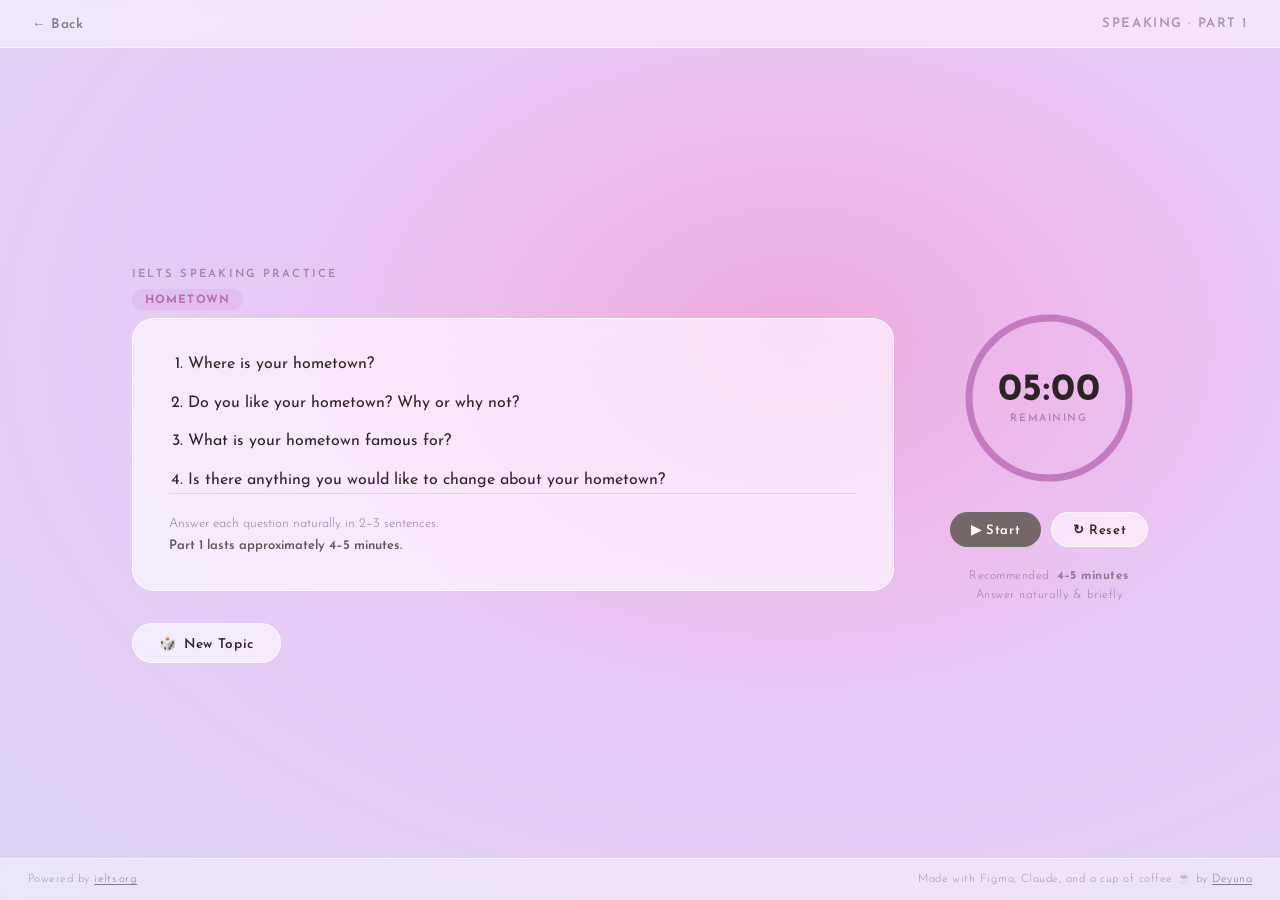
==== part1.html @ 566cc109 "Add IELTS Speaking practice pages (Part 1, 2, 3) Part 1 (part1.html): 15 topic sets with 4 questions" ====
<!DOCTYPE html>
<html lang="en">
<head>
  <meta charset="UTF-8" />
  <meta name="viewport" content="width=device-width, initial-scale=1.0" />
  <title>Part 1 — IELTS Speaking Practice</title>
  <link rel="preconnect" href="https://fonts.googleapis.com" />
  <link rel="preconnect" href="https://fonts.gstatic.com" crossorigin />
  <link href="https://fonts.googleapis.com/css2?family=Josefin+Sans:wght@300;400;600;700&family=Pacifico&display=swap" rel="stylesheet" />
  <link rel="stylesheet" href="style.css" />
</head>
<body>

  <header class="practice-nav">
    <a href="index.html" class="back-btn">&#8592; Back</a>
    <span class="practice-nav__title">Speaking &middot; Part 1</span>
  </header>

  <main class="practice-main">
    <div class="practice-layout">

      <div class="question-side">
        <div>
          <span class="question-eyebrow">IELTS Speaking Practice</span>
          <span class="question-type-badge" id="q-type">Hometown</span>
        </div>
        <div class="question-card" id="question-card">
          <div id="q-prompt"></div>
          <hr class="question-divider" />
          <p class="question-task-line">
            Answer each question naturally in 2&ndash;3 sentences.<br />
            <strong>Part 1 lasts approximately 4&ndash;5 minutes.</strong>
          </p>
        </div>
        <button class="btn-new" id="btn-new">&#127922;&ensp;New Topic</button>
      </div>

      <div class="timer-side">
        <div class="timer-container">
          <svg class="timer-svg" viewBox="0 0 188 188">
            <circle class="timer-track" cx="94" cy="94" r="80" />
            <circle class="timer-ring" id="timer-ring" cx="94" cy="94" r="80" />
          </svg>
          <div class="timer-center">
            <div class="timer-display" id="timer-display">05:00</div>
            <div class="timer-sub">remaining</div>
          </div>
        </div>
        <div class="timer-controls">
          <button class="timer-btn timer-btn--start" id="btn-start">&#9654; Start</button>
          <button class="timer-btn timer-btn--reset" id="btn-reset">&#8635; Reset</button>
        </div>
        <p class="timer-info">Recommended: <strong>4&ndash;5 minutes</strong><br />Answer naturally &amp; briefly</p>
      </div>

    </div>
  </main>

  <footer class="site-footer">
    <span class="footer-left">Powered by <a class="footer-link" href="https://ielts.org" target="_blank" rel="noopener noreferrer">ielts.org</a></span>
    <span class="footer-right">Made with Figma, Claude, and a cup of coffee &#9749; by <a class="footer-link" href="https://www.linkedin.com/in/deyuna-arham-rusmiland/" target="_blank" rel="noopener noreferrer">Deyuna</a></span>
  </footer>

  <script>
  (function () {
    'use strict';

    const topics = [
      {
        topic: 'Hometown',
        questions: [
          'Where is your hometown?',
          'Do you like your hometown? Why or why not?',
          'What is your hometown famous for?',
          'Is there anything you would like to change about your hometown?'
        ]
      },
      {
        topic: 'Home & Accommodation',
        questions: [
          'Do you live in a house or an apartment?',
          'How long have you lived there?',
          'What is your favourite room in your home?',
          'Would you like to change anything about your home?'
        ]
      },
      {
        topic: 'Work & Study',
        questions: [
          'What do you do — do you work or are you a student?',
          'Why did you choose your job or field of study?',
          'Do you enjoy your work or studies?',
          'What are your plans for the future?'
        ]
      },
      {
        topic: 'Family',
        questions: [
          'Can you tell me about your family?',
          'Are you close to your family members?',
          'How much time do you spend with your family?',
          'Is family important in your culture?'
        ]
      },
      {
        topic: 'Hobbies & Free Time',
        questions: [
          'What do you like to do in your free time?',
          'How long have you had this interest?',
          'Do you prefer spending free time alone or with others?',
          'Is it important to have hobbies? Why?'
        ]
      },
      {
        topic: 'Food & Cooking',
        questions: [
          'What is your favourite food?',
          'Do you enjoy cooking? Why or why not?',
          'Have your eating habits changed since you were a child?',
          'Is food an important part of your culture?'
        ]
      },
      {
        topic: 'Music',
        questions: [
          'Do you enjoy listening to music?',
          'What type of music do you like most?',
          'Can you play any musical instruments?',
          'Has music always been popular in your country?'
        ]
      },
      {
        topic: 'Sports & Exercise',
        questions: [
          'Do you like sports?',
          'What sports do you enjoy playing or watching?',
          'Did you do a lot of sport when you were a child?',
          'Do you think it is important to be physically fit?'
        ]
      },
      {
        topic: 'Travel',
        questions: [
          'Do you enjoy travelling?',
          'Where have you travelled to?',
          'Where would you most like to visit in the future?',
          'Do you prefer travelling alone or with others?'
        ]
      },
      {
        topic: 'Reading',
        questions: [
          'Do you like reading?',
          'What kinds of books do you like to read?',
          'How often do you read?',
          'Do you think reading habits have changed in recent years?'
        ]
      },
      {
        topic: 'Technology',
        questions: [
          'How often do you use the internet?',
          'What do you mainly use your smartphone for?',
          'Do you think you spend too much time on technology?',
          'How has technology changed your daily life?'
        ]
      },
      {
        topic: 'Shopping',
        questions: [
          'Do you enjoy shopping?',
          'How often do you go shopping?',
          'Do you prefer shopping online or in physical shops?',
          'Has the way people shop changed in recent years?'
        ]
      },
      {
        topic: 'Weather',
        questions: [
          'What kind of weather do you like?',
          'How does weather affect your mood?',
          'What is the weather like in your hometown?',
          'Has the weather in your country changed recently?'
        ]
      },
      {
        topic: 'Art & Museums',
        questions: [
          'Are you interested in art?',
          'Do you ever visit art galleries or museums?',
          'Did you study art at school?',
          'Is art important in your culture?'
        ]
      },
      {
        topic: 'Films & TV',
        questions: [
          'Do you enjoy watching films?',
          'What is your favourite type of film?',
          'How often do you watch TV or streaming shows?',
          'Do you prefer watching films at home or at the cinema?'
        ]
      }
    ];

    let currentIdx = -1;

    const qType   = document.getElementById('q-type');
    const qPrompt = document.getElementById('q-prompt');
    const qCard   = document.getElementById('question-card');
    const btnNew  = document.getElementById('btn-new');
    const btnStart= document.getElementById('btn-start');
    const btnReset= document.getElementById('btn-reset');
    const display = document.getElementById('timer-display');
    const ring    = document.getElementById('timer-ring');

    const TOTAL = 5 * 60;
    const R = 80;
    const CIRC = 2 * Math.PI * R;
    ring.style.strokeDasharray = CIRC;
    ring.style.strokeDashoffset = 0;

    let remaining = TOTAL, running = false, interval = null;

    function fmt(s) {
      return String(Math.floor(s/60)).padStart(2,'0') + ':' + String(s%60).padStart(2,'0');
    }
    function renderTimer() {
      display.textContent = fmt(remaining);
      ring.style.strokeDashoffset = CIRC * (1 - remaining / TOTAL);
      if (remaining <= 60 && remaining > 0) {
        ring.classList.add('warning'); ring.classList.remove('done');
      } else if (remaining === 0) {
        ring.classList.add('done'); ring.classList.remove('warning');
      } else {
        ring.classList.remove('warning','done');
      }
    }
    function startTimer() {
      if (running || remaining === 0) return;
      running = true; btnStart.textContent = '⏸ Pause';
      interval = setInterval(function() {
        remaining--;
        renderTimer();
        if (remaining <= 0) {
          clearInterval(interval); running = false;
          btnStart.textContent = '▶ Start';
          display.textContent = "Time's up!";
          display.classList.add('timer-timesup');
        }
      }, 1000);
    }
    function pauseTimer() { clearInterval(interval); running = false; btnStart.textContent = '▶ Start'; }
    function resetTimer() { pauseTimer(); remaining = TOTAL; display.classList.remove('timer-timesup'); renderTimer(); }

    btnStart.addEventListener('click', function() { running ? pauseTimer() : startTimer(); });
    btnReset.addEventListener('click', resetTimer);

    function showQuestion(t) {
      qCard.classList.add('fading');
      setTimeout(function() {
        qType.textContent = t.topic;
        var html = '<ol style="margin:0;padding-left:1.2rem;display:flex;flex-direction:column;gap:.75rem">';
        t.questions.forEach(function(q) {
          html += '<li style="font-family:\'Josefin Sans\',sans-serif;font-size:1rem;font-weight:400;color:#2d2424;line-height:1.65">' + q + '</li>';
        });
        html += '</ol>';
        qPrompt.innerHTML = html;
        qCard.classList.remove('fading');
      }, 200);
    }

    btnNew.addEventListener('click', function() {
      var idx;
      do { idx = Math.floor(Math.random() * topics.length); } while (idx === currentIdx && topics.length > 1);
      currentIdx = idx;
      showQuestion(topics[idx]);
    });

    currentIdx = 0;
    showQuestion(topics[0]);
    renderTimer();
  })();
  </script>
</body>
</html>
---- style.css ----
/* ── Reset & Base ──────────────────────────────── */
*, *::before, *::after {
  box-sizing: border-box;
  margin: 0;
  padding: 0;
}

html, body {
  height: 100%;
}

body {
  min-height: 100vh;
  background: radial-gradient(ellipse at 62% 38%, #f0aadf 0%, #e8c8f5 45%, #dbd5f5 100%);
  background-attachment: fixed;
  font-family: 'Josefin Sans', sans-serif;
  color: #2d2424;
}

/* ── Nav ───────────────────────────────────────── */
.nav {
  position: fixed;
  top: 0;
  left: 0;
  right: 0;
  z-index: 100;
  display: flex;
  justify-content: center;
  padding: 1rem 1.5rem;
}

.nav-inner {
  background: rgba(255, 255, 255, 0.4);
  backdrop-filter: blur(12px);
  -webkit-backdrop-filter: blur(12px);
  border-radius: 100px;
  border: 1px solid rgba(255, 255, 255, 0.6);
  padding: 0.3rem;
}

.nav-pill-track {
  position: relative;
  display: flex;
  align-items: center;
}

.nav-slider {
  position: absolute;
  top: 0;
  left: 0;
  height: 100%;
  background: #fff;
  border-radius: 100px;
  box-shadow: 0 2px 8px rgba(45, 36, 36, 0.12);
  transition: transform 0.3s cubic-bezier(0.4, 0, 0.2, 1), width 0.3s cubic-bezier(0.4, 0, 0.2, 1);
  pointer-events: none;
}

.nav-btn {
  position: relative;
  z-index: 1;
  background: none;
  border: none;
  cursor: pointer;
  font-family: 'Josefin Sans', sans-serif;
  font-size: 0.9rem;
  font-weight: 600;
  letter-spacing: 0.06em;
  color: rgba(45, 36, 36, 0.45);
  padding: 0.5rem 1.4rem;
  border-radius: 100px;
  transition: color 0.3s;
  white-space: nowrap;
  user-select: none;
}

.nav-btn.active {
  color: #2d2424;
}

/* ── Sections ──────────────────────────────────── */
.mode-section {
  min-height: 100vh;
  padding-top: 6rem;
  padding-bottom: 3rem;
  display: flex;
  align-items: center;
}

.mode-section.hidden {
  display: none;
}

.mode-layout {
  display: flex;
  align-items: center;
  justify-content: center;
  gap: 3rem;
  width: 100%;
  max-width: 1200px;
  margin: 0 auto;
  padding: 0 2rem;
}

/* ── Hero Side ─────────────────────────────────── */
.hero-side {
  flex: 1;
  min-width: 0;
  max-width: 580px;
}

.eyebrow {
  font-size: 0.72rem;
  font-weight: 600;
  letter-spacing: 0.22em;
  color: rgba(45, 36, 36, 0.5);
  text-transform: uppercase;
  margin-bottom: 0.5rem;
}

.hero-title {
  font-family: 'Pacifico', cursive;
  font-size: 8rem;
  font-weight: 400;
  letter-spacing: 0.01em;
  line-height: 1;
  color: #736868;
  text-shadow:
    0 -1px 0 rgba(255, 255, 255, 0.3),
    2px 4px 0 rgba(80, 50, 50, 0.1),
    0 6px 14px rgba(80, 50, 50, 0.1);
  margin-bottom: 3.5rem;
}

.steps-list {
  list-style: none;
  display: flex;
  flex-direction: column;
  gap: 1.1rem;
}

.step-item {
  display: flex;
  align-items: flex-start;
  gap: 0.9rem;
}

.step-num {
  flex-shrink: 0;
  width: 1.6rem;
  height: 1.6rem;
  background: rgba(196, 122, 191, 0.18);
  color: #c47abf;
  border-radius: 50%;
  display: flex;
  align-items: center;
  justify-content: center;
  font-size: 0.75rem;
  font-weight: 700;
  margin-top: 0.1rem;
}

.step-text {
  font-size: 0.9rem;
  font-weight: 400;
  color: rgba(45, 36, 36, 0.65);
  line-height: 1.55;
}

/* ── Picker Side ───────────────────────────────── */
.picker-side {
  display: flex;
  flex-direction: column;
  align-items: flex-start;
  gap: 1rem;
  flex-shrink: 0;
}

.swipe-hint {
  font-size: 0.75rem;
  font-weight: 400;
  letter-spacing: 0.08em;
  color: rgba(45, 36, 36, 0.4);
  text-transform: lowercase;
  padding-left: 0.2rem;
}

/* ── Card Stack ────────────────────────────────── */
.card-stack {
  display: flex;
  flex-direction: column;
  gap: 0.7rem;
  width: 300px;
  max-width: 100%;
}

/* ── Cards ─────────────────────────────────────── */
.card {
  position: relative;
  overflow: hidden;
  width: 100%;
  background: rgba(255, 255, 255, 0.22);
  backdrop-filter: blur(16px);
  -webkit-backdrop-filter: blur(16px);
  border: 1px solid rgba(255, 255, 255, 0.5);
  border-radius: 20px;
  padding: 1.4rem 1.6rem;
  display: flex;
  flex-direction: column;
  gap: 0.35rem;
  cursor: pointer;
  /* transitions for bg/opacity/shadow only — transform handled by animation */
  transition:
    background 0.35s ease,
    opacity 0.35s ease,
    box-shadow 0.35s ease,
    border-color 0.35s ease;
}

.card.card-active {
  background: rgba(255, 255, 255, 0.72);
  opacity: 1;
  box-shadow: 0 6px 24px rgba(196, 122, 191, 0.14);
  border-color: rgba(255, 255, 255, 0.9);
  cursor: default;
}

.card.card-inactive {
  opacity: 0.55;
  box-shadow: none;
}

.card.card-inactive:hover {
  opacity: 0.8;
  background: rgba(255, 255, 255, 0.35);
}

/* ── Card content ──────────────────────────────── */
.card-label {
  font-size: 0.7rem;
  font-weight: 600;
  letter-spacing: 0.16em;
  color: rgba(45, 36, 36, 0.45);
  text-transform: uppercase;
}

.card-number {
  font-size: 2.4rem;
  font-weight: 700;
  color: #2d2424;
  line-height: 1;
  margin-bottom: 0.2rem;
}

.card.card-inactive .card-label,
.card.card-inactive .card-number,
.card.card-inactive .card-desc {
  color: rgba(45, 36, 36, 0.45);
}

.card-desc {
  font-size: 0.88rem;
  font-weight: 400;
  color: rgba(45, 36, 36, 0.7);
  line-height: 1.5;
}

.card-badges {
  display: flex;
  flex-wrap: wrap;
  gap: 0.4rem;
  margin-top: 0.4rem;
}

.card-badge {
  display: inline-block;
  background: rgba(196, 122, 191, 0.13);
  color: #c47abf;
  font-size: 0.72rem;
  font-weight: 600;
  letter-spacing: 0.04em;
  border-radius: 100px;
  padding: 0.22rem 0.65rem;
}

.card.card-inactive .card-badge {
  background: rgba(45, 36, 36, 0.07);
  color: rgba(45, 36, 36, 0.35);
}

/* ── Card selection animation ──────────────────── */
@keyframes card-pop {
  0%   { transform: scale(1)    translateY(0);   }
  30%  { transform: scale(1.04) translateY(-6px); }
  62%  { transform: scale(0.985) translateY(1px); }
  100% { transform: scale(1)    translateY(0);   }
}

/* Shimmer sweep — the "game card glow" */
@keyframes card-shimmer {
  0%   { transform: translateX(-120%) skewX(-18deg); opacity: 0;   }
  25%  { opacity: 1; }
  100% { transform: translateX(250%)  skewX(-18deg); opacity: 0;   }
}

.card.card-popping {
  animation: card-pop 0.5s cubic-bezier(0.34, 1.56, 0.64, 1) forwards;
}

.card.card-popping::after {
  content: '';
  position: absolute;
  inset: 0;
  /* wide gradient band */
  background: linear-gradient(
    90deg,
    transparent 0%,
    rgba(255, 255, 255, 0.55) 50%,
    transparent 100%
  );
  width: 60%;
  left: 0;
  pointer-events: none;
  border-radius: inherit;
  animation: card-shimmer 0.5s ease-out forwards;
}

/* ── Card + Dots wrapper ───────────────────────── */
.card-with-dots {
  display: flex;
  flex-direction: row;
  align-items: center;
  gap: 0.75rem;
  align-self: flex-start;
}

/* ── Dot Indicators ────────────────────────────── */
.dot-row {
  display: flex;
  flex-direction: column;
  align-items: center;
  gap: 0.45rem;
}

.dot {
  display: block;
  width: 6px;
  height: 6px;
  border-radius: 50%;
  background: rgba(196, 122, 191, 0.3);
  transition: background 0.25s, width 0.25s, height 0.25s;
}

.dot.active {
  background: #c47abf;
  width: 8px;
  height: 8px;
}

/* ── Start Button ──────────────────────────────── */
.start-btn {
  background: #736868;
  color: #fff;
  border: none;
  border-radius: 100px;
  font-family: 'Josefin Sans', sans-serif;
  font-size: 0.88rem;
  font-weight: 600;
  letter-spacing: 0.07em;
  padding: 0.8rem 1.8rem;
  cursor: pointer;
  transition: opacity 0.2s, transform 0.15s;
  white-space: nowrap;
  margin-top: 16px;
}

.start-btn:hover {
  opacity: 0.82;
  transform: translateY(-2px);
}

.start-btn:active {
  transform: translateY(0);
  opacity: 1;
}

/* ── Mobile ────────────────────────────────────── */
@media (max-width: 700px) {
  .mode-layout {
    flex-direction: column;
    align-items: flex-start;
    gap: 2.5rem;
    padding: 0 1.25rem;
  }

  .hero-side {
    max-width: 100%;
  }

  .hero-title {
    font-size: 3rem;
  }

  .picker-side {
    width: 100%;
    align-items: flex-start;
  }

  .card-stack {
    width: 100%;
    max-width: 360px;
  }
}

/* ── Footer ────────────────────────────────────── */
.site-footer {
  position: fixed;
  bottom: 0;
  left: 0;
  right: 0;
  z-index: 50;
  display: flex;
  justify-content: space-between;
  align-items: center;
  padding: 0.75rem 1.75rem;
  border-top: 1px solid rgba(255, 255, 255, 0.45);
  background: rgba(253, 250, 255, 0.45);
  backdrop-filter: blur(8px);
  -webkit-backdrop-filter: blur(8px);
}

.footer-left,
.footer-right {
  font-family: 'Josefin Sans', sans-serif;
  font-size: 0.72rem;
  font-weight: 300;
  letter-spacing: 0.04em;
  color: rgba(45, 36, 36, 0.42);
  line-height: 1.5;
}

.footer-link {
  color: rgba(45, 36, 36, 0.55);
  text-decoration: underline;
  text-underline-offset: 2px;
  transition: color 0.2s;
}

.footer-link:hover {
  color: #2d2424;
}

/* ══════════════════════════════════════════════════
   Practice Page
   ══════════════════════════════════════════════════ */

/* Nav bar */
.practice-nav {
  position: fixed;
  top: 0; left: 0; right: 0;
  z-index: 100;
  display: flex;
  align-items: center;
  justify-content: space-between;
  padding: 1rem 2rem;
  background: rgba(253, 250, 255, 0.55);
  backdrop-filter: blur(14px);
  -webkit-backdrop-filter: blur(14px);
  border-bottom: 1px solid rgba(255,255,255,0.5);
}

.back-btn {
  font-family: 'Josefin Sans', sans-serif;
  font-size: 0.85rem;
  font-weight: 600;
  letter-spacing: 0.05em;
  color: rgba(45,36,36,0.55);
  text-decoration: none;
  transition: color 0.2s;
}
.back-btn:hover { color: #2d2424; }

.practice-nav__title {
  font-family: 'Josefin Sans', sans-serif;
  font-size: 0.82rem;
  font-weight: 600;
  letter-spacing: 0.12em;
  color: rgba(45,36,36,0.4);
  text-transform: uppercase;
}

/* Main layout */
.practice-main {
  min-height: 100vh;
  padding-top: 5rem;
  padding-bottom: 3rem;
  display: flex;
  align-items: center;
}

.practice-layout {
  display: flex;
  align-items: flex-start;
  justify-content: center;
  gap: 3.5rem;
  width: 100%;
  max-width: 1080px;
  margin: 0 auto;
  padding: 0 2rem;
}

/* Question side */
.question-side {
  flex: 1;
  min-width: 0;
  display: flex;
  flex-direction: column;
  gap: 0;
}

.question-eyebrow {
  display: block;
  font-size: 0.7rem;
  font-weight: 600;
  letter-spacing: 0.2em;
  color: rgba(45,36,36,0.4);
  text-transform: uppercase;
  margin-bottom: 0.6rem;
}

.question-type-badge {
  display: inline-block;
  background: rgba(196,122,191,0.15);
  color: #b86cb3;
  font-family: 'Josefin Sans', sans-serif;
  font-size: 0.72rem;
  font-weight: 700;
  letter-spacing: 0.1em;
  text-transform: uppercase;
  border-radius: 100px;
  padding: 0.28rem 0.8rem;
  margin-bottom: 0;
}

.question-card {
  margin-top: 8px;
  background: rgba(255,255,255,0.62);
  backdrop-filter: blur(16px);
  -webkit-backdrop-filter: blur(16px);
  border: 1.5px solid rgba(255,255,255,0.8);
  border-radius: 22px;
  padding: 2rem 2.25rem;
  transition: opacity 0.2s ease, transform 0.2s ease;
}

.question-card.fading {
  opacity: 0;
  transform: translateY(10px);
}

.question-prompt {
  font-family: 'Josefin Sans', sans-serif;
  font-size: 1rem;
  font-weight: 400;
  color: #2d2424;
  line-height: 1.75;
  margin-bottom: 1.4rem;
}

.question-divider {
  border: none;
  border-top: 1px solid rgba(45,36,36,0.1);
  margin-bottom: 1.2rem;
}

.question-task-line {
  font-family: 'Josefin Sans', sans-serif;
  font-size: 0.82rem;
  font-weight: 300;
  color: rgba(45,36,36,0.55);
  line-height: 1.7;
}

.question-task-line strong {
  font-weight: 600;
  color: rgba(45,36,36,0.75);
}

/* New question button */
.btn-new {
  margin-top: 32px;
  align-self: flex-start;
  background: rgba(255,255,255,0.6);
  border: 1.5px solid rgba(255,255,255,0.8);
  border-radius: 100px;
  font-family: 'Josefin Sans', sans-serif;
  font-size: 0.85rem;
  font-weight: 600;
  letter-spacing: 0.05em;
  color: #2d2424;
  padding: 0.7rem 1.6rem;
  cursor: pointer;
  backdrop-filter: blur(8px);
  transition: background 0.2s, transform 0.15s;
}
.btn-new:hover {
  background: rgba(255,255,255,0.85);
  transform: translateY(-2px);
}
.btn-new:active { transform: translateY(0); }

/* Timer side */
.timer-side {
  flex-shrink: 0;
  display: flex;
  flex-direction: column;
  align-items: center;
  gap: 1.25rem;
  padding-top: 2.2rem;
}

.timer-container {
  position: relative;
  width: 188px;
  height: 188px;
}

.timer-svg {
  position: absolute;
  top: 0; left: 0;
  transform: rotate(-90deg);
  width: 188px;
  height: 188px;
}

.timer-track {
  fill: none;
  stroke: rgba(196,122,191,0.12);
  stroke-width: 7;
}

.timer-ring {
  fill: none;
  stroke: #c47abf;
  stroke-width: 7;
  stroke-linecap: round;
  transition: stroke-dashoffset 1s linear, stroke 0.5s;
}

.timer-ring.warning { stroke: #e8997b; }
.timer-ring.done    { stroke: #e87b7b; }

.timer-center {
  position: absolute;
  inset: 0;
  display: flex;
  flex-direction: column;
  align-items: center;
  justify-content: center;
  gap: 0.15rem;
}

.timer-display {
  font-family: 'Josefin Sans', sans-serif;
  font-size: 2.4rem;
  font-weight: 700;
  color: #2d2424;
  letter-spacing: 0.02em;
  line-height: 1;
}

.timer-sub {
  font-family: 'Josefin Sans', sans-serif;
  font-size: 0.65rem;
  font-weight: 600;
  letter-spacing: 0.15em;
  color: rgba(45,36,36,0.35);
  text-transform: uppercase;
}

.timer-controls {
  display: flex;
  gap: 0.6rem;
}

.timer-btn {
  border: none;
  border-radius: 100px;
  font-family: 'Josefin Sans', sans-serif;
  font-size: 0.82rem;
  font-weight: 600;
  letter-spacing: 0.05em;
  padding: 0.55rem 1.3rem;
  cursor: pointer;
  transition: opacity 0.2s, transform 0.15s;
}
.timer-btn:hover { opacity: 0.8; transform: translateY(-1px); }
.timer-btn:active { transform: translateY(0); }

.timer-btn--start {
  background: #736868;
  color: #fff;
}

.timer-btn--reset {
  background: rgba(255,255,255,0.6);
  color: #2d2424;
  border: 1.5px solid rgba(255,255,255,0.8);
  backdrop-filter: blur(6px);
}

.timer-info {
  font-family: 'Josefin Sans', sans-serif;
  font-size: 0.75rem;
  font-weight: 300;
  color: rgba(45,36,36,0.45);
  letter-spacing: 0.04em;
  text-align: center;
  line-height: 1.6;
}

.timer-timesup {
  font-size: 0.9rem !important;
  color: #e87b7b !important;
  font-weight: 700 !important;
}

/* Practice page responsive */
@media (max-width: 700px) {
  .practice-layout {
    flex-direction: column;
    align-items: center;
    gap: 2rem;
  }
  .timer-side { padding-top: 0; }
  .practice-nav { padding: 0.85rem 1.25rem; }
}

/* ── Chart area (Task 1 practice) ──────────────── */
.chart-wrap {
  margin-bottom: 1.25rem;
  background: rgba(255, 255, 255, 0.35);
  border-radius: 14px;
  padding: 0.85rem;
  overflow: hidden;
}
.chart-canvas-wrap {
  position: relative;
  height: 240px;
  width: 100%;
}
.html-chart { width: 100%; }
.html-chart svg { width: 100%; height: auto; display: block; }

/* Pie charts */
.pie-row {
  display: flex;
  gap: 1rem;
  justify-content: center;
  flex-wrap: wrap;
  padding: 0.5rem 0;
}
.pie-item { display: flex; flex-direction: column; align-items: center; gap: 0.45rem; }
.pie-disc { width: 90px; height: 90px; border-radius: 50%; box-shadow: 0 2px 8px rgba(0,0,0,.08); }
.pie-lbl {
  font-family: 'Josefin Sans', sans-serif;
  font-size: 0.7rem; font-weight: 700;
  color: rgba(45,36,36,.65); letter-spacing: .04em;
}
.pie-key { font-family: 'Josefin Sans', sans-serif; font-size: .62rem; color: rgba(45,36,36,.5); }
.pie-key-row { display: flex; align-items: center; gap: 4px; line-height: 1.65; }
.pie-dot { width: 7px; height: 7px; border-radius: 50%; flex-shrink: 0; }

/* Data table */
.data-table { width: 100%; border-collapse: collapse; font-family: 'Josefin Sans', sans-serif; font-size: .78rem; }
.data-table th {
  background: rgba(196,122,191,.12); color: #b86cb3;
  font-weight: 600; padding: 6px 10px; font-size: .7rem;
  letter-spacing: .04em; white-space: nowrap; text-align: left;
}
.data-table td {
  padding: 5px 10px; color: rgba(45,36,36,.75);
  border-bottom: 1px solid rgba(45,36,36,.05); font-weight: 300;
}
.data-table tr:last-child td { border-bottom: none; }
.data-table td:not(:first-child), .data-table th:not(:first-child) { text-align: center; }
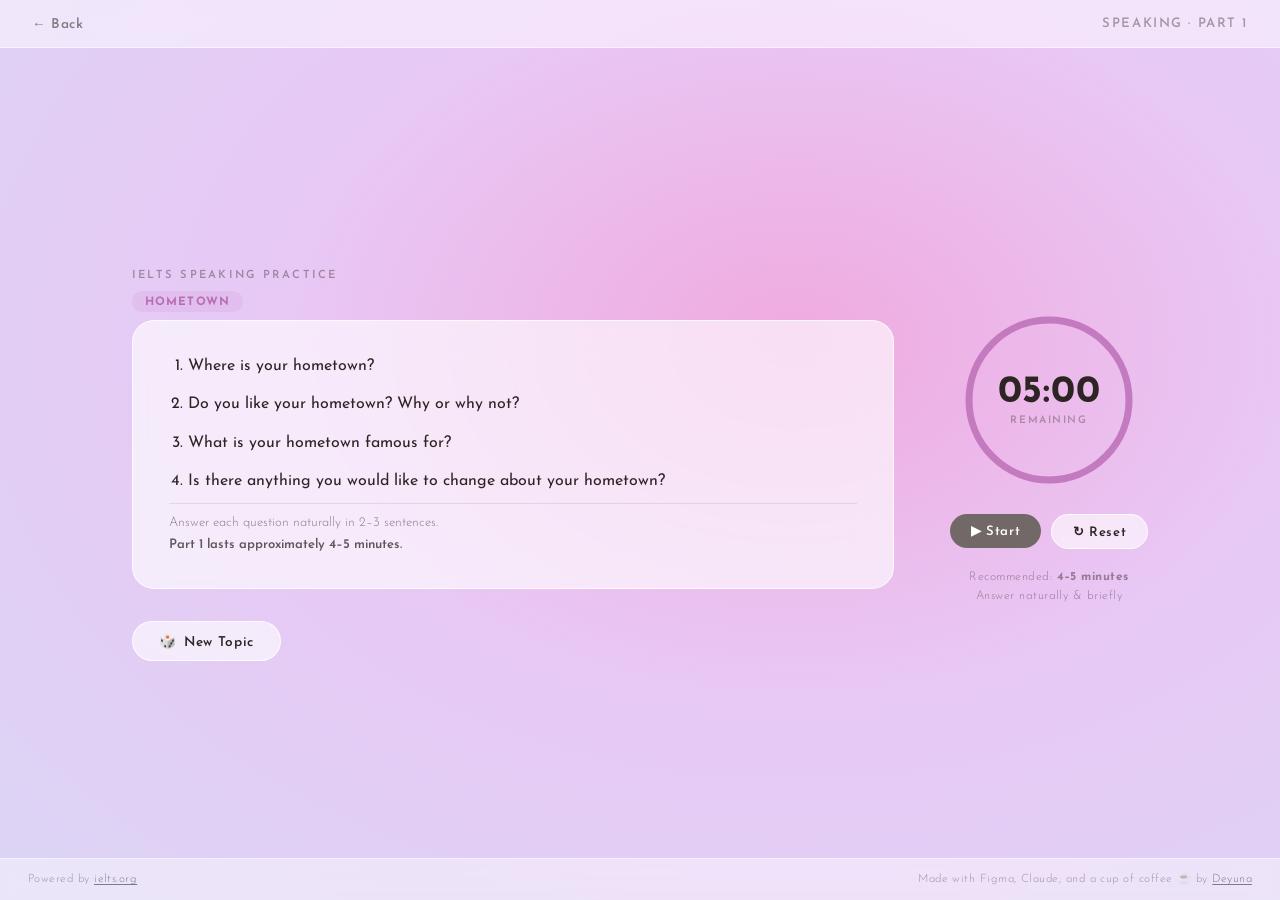
==== commit a7278d81: "Add bell sound when timer runs out (kringgg!) Uses Web Audio API to synthesize a 3-ring bell tone (n" ====
--- a/part1.html
+++ b/part1.html
@@ -222,6 +222,30 @@
 
     let remaining = TOTAL, running = false, interval = null;
 
+
+    function playBell() {
+      try {
+        var ctx = new (window.AudioContext || window.webkitAudioContext)();
+        function ring(startTime) {
+          [[880, 0.45], [1320, 0.25], [1760, 0.12], [2640, 0.06]].forEach(function(h) {
+            var osc = ctx.createOscillator();
+            var gain = ctx.createGain();
+            osc.connect(gain);
+            gain.connect(ctx.destination);
+            osc.frequency.value = h[0];
+            osc.type = 'sine';
+            gain.gain.setValueAtTime(h[1], startTime);
+            gain.gain.exponentialRampToValueAtTime(0.001, startTime + 1.4);
+            osc.start(startTime);
+            osc.stop(startTime + 1.5);
+          });
+        }
+        ring(ctx.currentTime);
+        ring(ctx.currentTime + 1.1);
+        ring(ctx.currentTime + 2.2);
+      } catch(e) {}
+    }
+
     function fmt(s) {
       return String(Math.floor(s/60)).padStart(2,'0') + ':' + String(s%60).padStart(2,'0');
     }
@@ -245,6 +269,7 @@
         if (remaining <= 0) {
           clearInterval(interval); running = false;
           btnStart.textContent = '▶ Start';
+          playBell();
           display.textContent = "Time's up!";
           display.classList.add('timer-timesup');
         }
--- a/style.css
+++ b/style.css
@@ -570,7 +570,8 @@
 .question-divider {
   border: none;
   border-top: 1px solid rgba(45,36,36,0.1);
-  margin-bottom: 1.2rem;
+  margin-top: 8px;
+  margin-bottom: 8px;
 }
 
 .question-task-line {
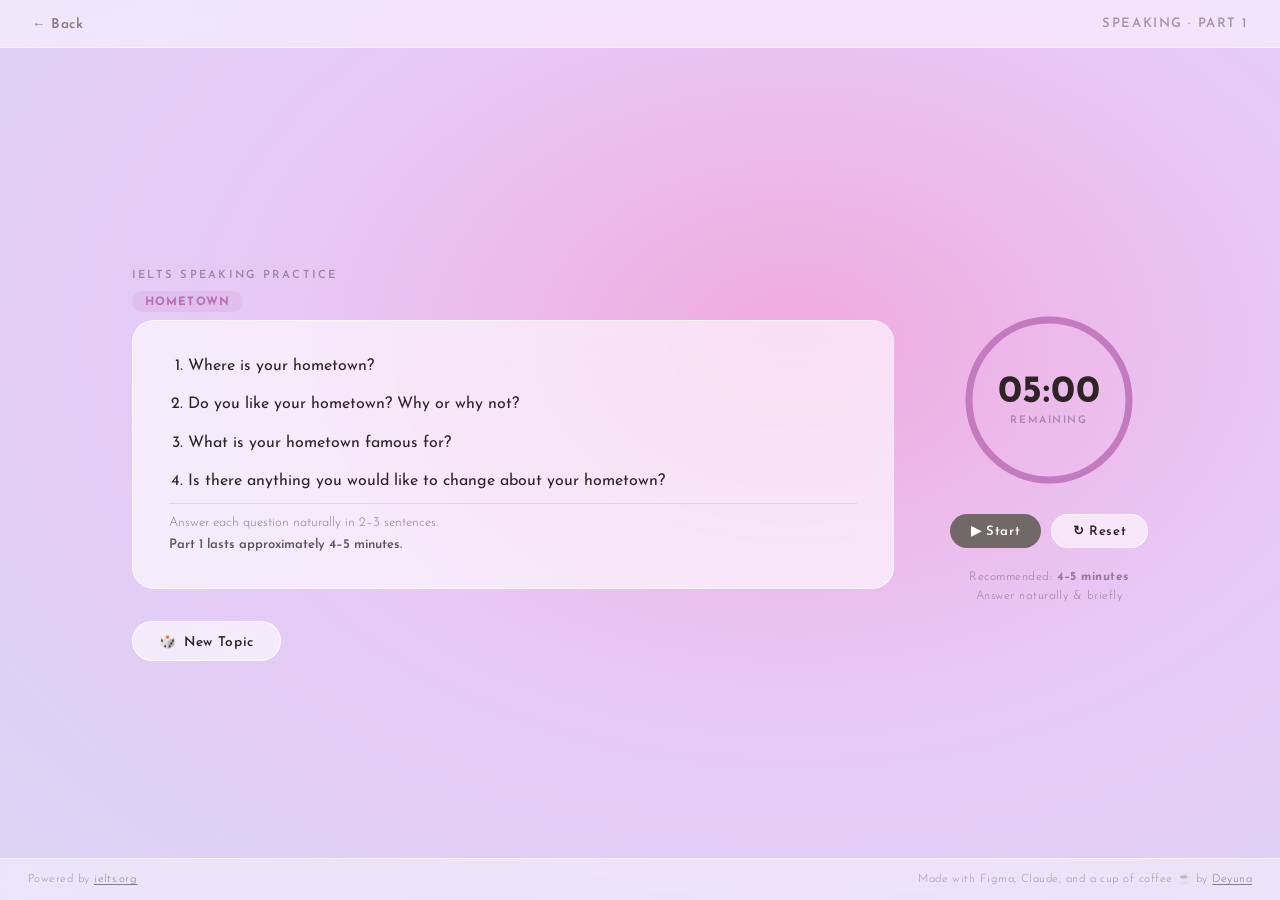
==== commit 89da030e: "Add cute pop sound on all button clicks pop.js: tiny Web Audio API snippet — sine wave drops 520→220" ====
--- a/part1.html
+++ b/part1.html
@@ -307,5 +307,6 @@
     renderTimer();
   })();
   </script>
+  <script src="pop.js"></script>
 </body>
 </html>
--- a/style.css
+++ b/style.css
@@ -564,7 +564,16 @@
   font-weight: 400;
   color: #2d2424;
   line-height: 1.75;
-  margin-bottom: 1.4rem;
+  margin-bottom: 4px;
+}
+
+.question-summarise {
+  font-family: 'Josefin Sans', sans-serif;
+  font-size: 1rem;
+  font-weight: 400;
+  color: #2d2424;
+  line-height: 1.75;
+  margin: 0;
 }
 
 .question-divider {
@@ -785,3 +794,4 @@
 }
 .data-table tr:last-child td { border-bottom: none; }
 .data-table td:not(:first-child), .data-table th:not(:first-child) { text-align: center; }
+
